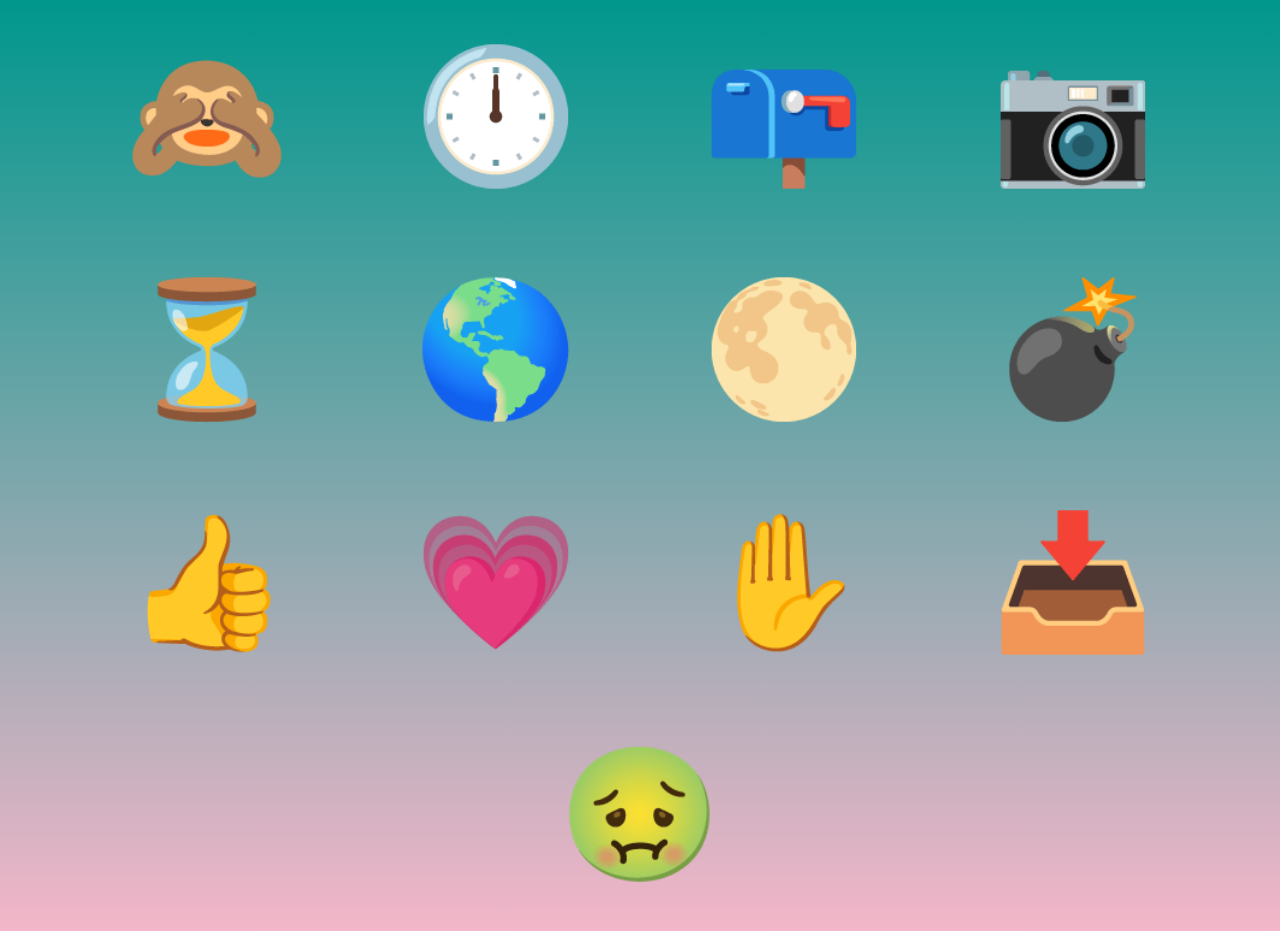
==== index.html @ b037411c ":+1:  Created index file!" ====
<!DOCTYPE html>
<html lang="en">

<head>
    <meta charset="UTF-8">
    <meta name="viewport" content="width=device-width, initial-scale=1.0">
    <meta http-equiv="X-UA-Compatible" content="ie=edge">
    <title>Moving Mojis 🙈</title>
    <link rel="stylesheet" href="movingmojis.css">
</head>

<body>
    <div class="content"></div>
    <span class="emoji monkey" role="img" aria-label="monkey"></span>
    <span class="emoji clock" role="img" aria-label="clock"></span>
    <span class="emoji mailbox" role="img" aria-label="mailbox"></span>
    <span class="emoji camera" role="img" aria-label="camera flash"></span>
    <span class="emoji hourglass" role="img" aria-label="hourglass"></span>
    <span class="emoji earth" role="img" aria-label="earth rotating"></span>
    <span class="emoji moon" role="img" aria-label="moon phases"></span>
    <span class="emoji bomb" role="img" aria-label="bomb exploding"></span>
    <span class="emoji thumbs" role="img" aria-label="thumps down"></span>
    <span class="emoji hearts" role="img" aria-label="hearts"></span>
    <span class="emoji wave" role="img" aria-label="hand wave"></span>
    <span class="emoji inbox" role="img" aria-label="inbox tray"></span>
    <span class="emoji vomit" role="img" aria-label="face vomiting"></span>

</body>

</html>
---- movingmojis.css ----
/* Resetting of page */
* {
     margin: 0;
     padding: 0;
 }

body {
    display: flex;
    flex-wrap: wrap;
    justify-content: center;
    align-items: center;
    align-content: center;
    min-height: 100vh;
    /* background-color: #853232; */
    background: linear-gradient(#00978d 0%, #f3b6c9 100%) no-repeat 50% 50% / 100%
    100%;
}

.emoji {
    font-size: calc(80px + 4vw);
    min-width: 1.4em;
    margin: 0.3em 0.4em;
    text-align: center;
    /* border-radius: 0.8em; */
    /* border: solid black 2px */
}

.emoji::after {
    animation-timing-function: linear;
    animation-iteration-count: infinite;
}

.clock::after {
    content: '🕛';
    animation-name: clock;
    animation-duration: 1s;
}

.mailbox::after {
    content: '📪';
    animation-name: mailbox;
    animation-duration: 2.5s;
}

.camera::after {
    content: '📷';
    --emoji: '📸';
    animation-name: twoFrames;
    animation-duration: 1.2s;
}

.hourglass::after {
    content: '⏳';
    --emoji: '⌛️';
    animation-name: twoFrames;
    animation-duration: 1.2s;
}

.earth::after {
    content: '🌎';
    --emoji-1: '🌍';
    --emoji-2: '🌏';
    animation-name: threeFrames;
    animation-duration: 1.5s;
}

.moon::after {
    content: '🌕';
    animation-name: moon;
    animation-duration: 1s;
}

.bomb::after {
    content: '💣';
    --emoji: '💥';
    animation-name: twoFrames;
    animation-duration: 2s;
}
.thumbs::after {
    content: '👍';
    --emoji: '👎';
    animation-name: twoFrames;
    animation-duration: 2s;
}

.monkey::after {
    content: '🙈';
    --emoji-1: '🙉';
    --emoji-2: '🙊';
    animation-name: threeFrames;
    animation-duration: 3s;
}

.hearts::after {
    content: '💗';
    animation-name: hearts;
    animation-duration: 3s;
}

.wave::after {
    content: '✋';
    --emoji-1: '👋';
    --emoji-2: '🖐️';
    animation-name: threeFrames;
    animation-duration: 2s;
}

.inbox::after {
    content: '📥';
    --emoji: '📤';
    animation-name: twoFrames;
    animation-duration: 1s;
}

.vomit::after {
    content: '🤢';
    --emoji: '🤮';
    animation-name: twoFrames;
    animation-duration: 1s;
}

@keyframes twoFrames {
    50% {
        content: var(--emoji);
    }
}

@keyframes threeFrames {
    33.333% {
        content: var(--emoji-1);
    }

    66.666% {
        content: var(--emoji-2);
    }
}

@keyframes mailbox {
    25% {
        content: '📫';
    }

    50% {
        content: '📬';
    }

    75% {
        content: '📭';
    }
}

@keyframes hearts {
    16.666% {
        content: '🧡';
    }

    33.333% {
        content: '💛';
    }

    50% {
        content: '💚';
    }

    66.666% {
        content: '💙';
    }

    83.333% {
        content: '💜';
    }
}

@keyframes moon {
    12.5% {
        content: '🌖';
    }

    25% {
        content: '🌗';
    }

    37.5% {
        content: '🌘 ';
    }

    50% {
        content: '🌑';
    }

    62.5% {
        content: '🌒';
    }

    75% {
        content: '🌓';
    }

    87.5% {
        content: '🌔';
    }
}

@keyframes clock {
    8.333% {
        content: '🕐';
    }

    16.666% {
        content: '🕑';
    }

    25% {
        content: '🕒';
    }

    33.333% {
        content: '🕓';
    }

    41.666% {
        content: '🕔';
    }

    50% {
        content: '🕕';
    }

    58.333% {
        content: '🕖';
    }

    66.666% {
        content: '🕗';
    }

    75% {
        content: '🕘';
    }

    83.333% {
        content: '🕙';
    }

    91.666% {
        content: '🕚';
    }
}
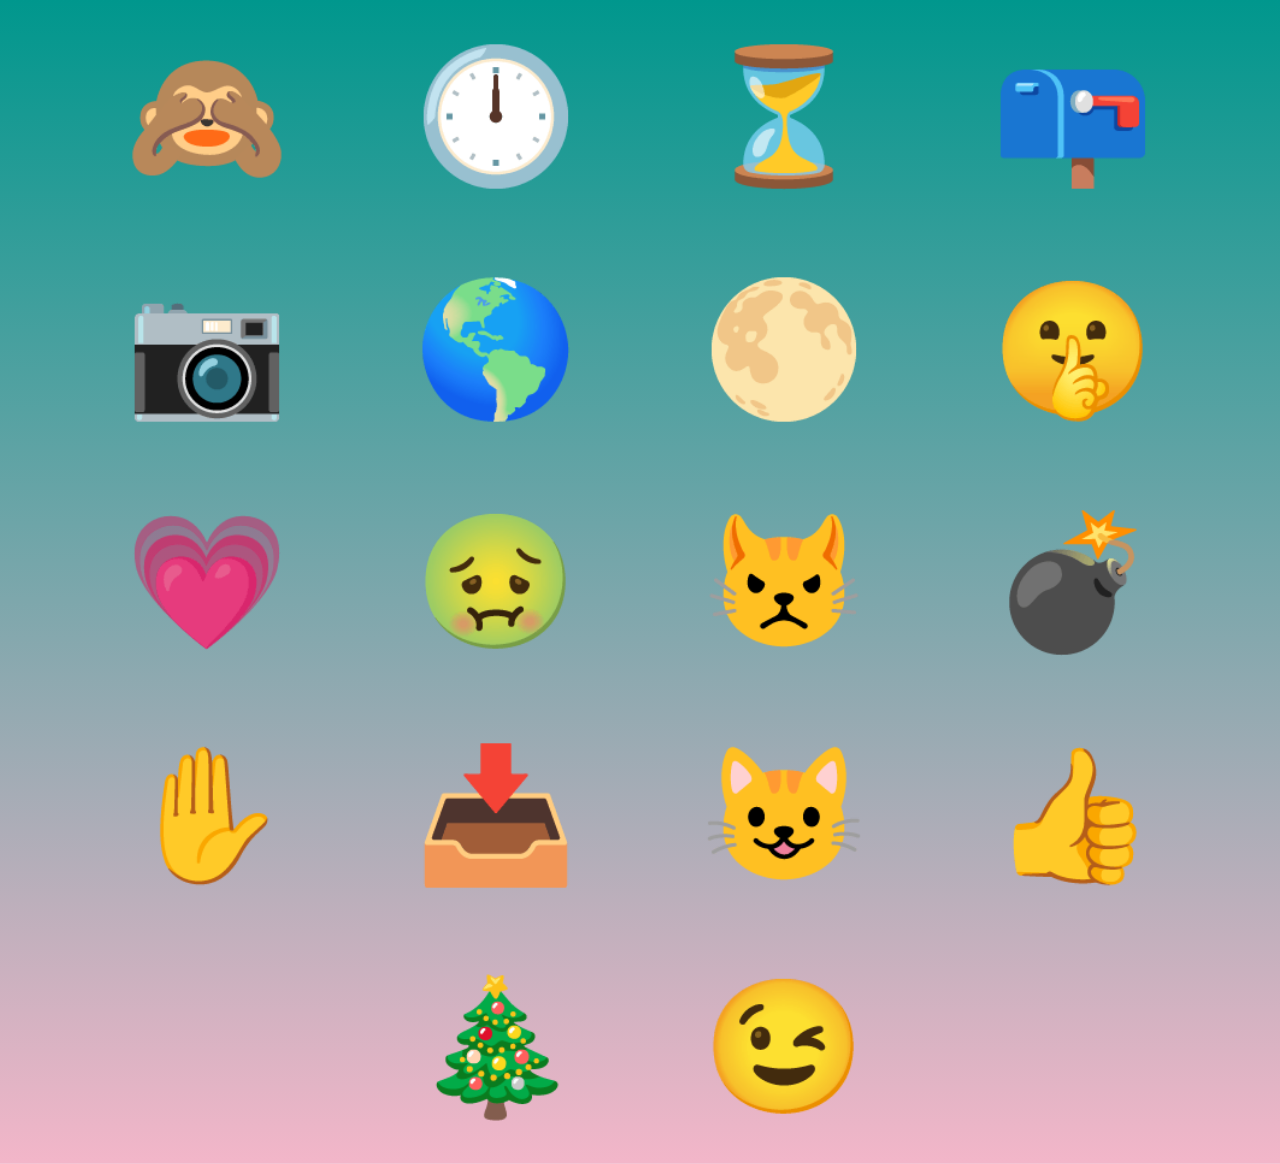
==== commit 0826c46e: ":speak_no_evil: :banana: More Emoji!" ====
--- a/index.html
+++ b/index.html
@@ -13,17 +13,22 @@
     <div class="content"></div>
     <span class="emoji monkey" role="img" aria-label="monkey"></span>
     <span class="emoji clock" role="img" aria-label="clock"></span>
+    <span class="emoji hourglass" role="img" aria-label="hourglass"></span>
     <span class="emoji mailbox" role="img" aria-label="mailbox"></span>
     <span class="emoji camera" role="img" aria-label="camera flash"></span>
-    <span class="emoji hourglass" role="img" aria-label="hourglass"></span>
     <span class="emoji earth" role="img" aria-label="earth rotating"></span>
     <span class="emoji moon" role="img" aria-label="moon phases"></span>
+    <span class="emoji shus" role="img" aria-label="shus"></span>
+    <span class="emoji hearts" role="img" aria-label="hearts"></span>
+    <span class="emoji vomit" role="img" aria-label="face vomiting"></span>
+    <span class="emoji cat2" role="img" aria-label="cat2"></span>
     <span class="emoji bomb" role="img" aria-label="bomb exploding"></span>
-    <span class="emoji thumbs" role="img" aria-label="thumps down"></span>
-    <span class="emoji hearts" role="img" aria-label="hearts"></span>
     <span class="emoji wave" role="img" aria-label="hand wave"></span>
     <span class="emoji inbox" role="img" aria-label="inbox tray"></span>
-    <span class="emoji vomit" role="img" aria-label="face vomiting"></span>
+    <span class="emoji cat" role="img" aria-label="cat"></span>
+    <span class="emoji thumbs" role="img" aria-label="thumps down"></span>
+    <span class="emoji spruce" role="img" aria-label="miss spruce"></span>
+    <span class="emoji wink" role="img" aria-label="miss wink"></span>
 
 </body>
 
--- a/movingmojis.css
+++ b/movingmojis.css
@@ -1,248 +1,276 @@
 /* Resetting of page */
 * {
-     margin: 0;
-     padding: 0;
- }
+  margin: 0;
+  padding: 0;
+}
 
 body {
-    display: flex;
-    flex-wrap: wrap;
-    justify-content: center;
-    align-items: center;
-    align-content: center;
-    min-height: 100vh;
-    /* background-color: #853232; */
-    background: linear-gradient(#00978d 0%, #f3b6c9 100%) no-repeat 50% 50% / 100%
+  display: flex;
+  flex-wrap: wrap;
+  justify-content: center;
+  align-items: center;
+  align-content: center;
+  min-height: 100vh;
+  background: linear-gradient(#00978d 0%, #f3b6c9 100%) no-repeat 50% 50% / 100%
     100%;
 }
 
 .emoji {
-    font-size: calc(80px + 4vw);
-    min-width: 1.4em;
-    margin: 0.3em 0.4em;
-    text-align: center;
-    /* border-radius: 0.8em; */
-    /* border: solid black 2px */
+  font-size: calc(80px + 4vw);
+  min-width: 1.4em;
+  margin: 0.3em 0.4em;
+  text-align: center;
+  /* border: solid black 2px */
 }
 
 .emoji::after {
-    animation-timing-function: linear;
-    animation-iteration-count: infinite;
+  animation-timing-function: linear;
+  animation-iteration-count: infinite;
 }
 
 .clock::after {
-    content: '🕛';
-    animation-name: clock;
-    animation-duration: 1s;
+  content: "🕛";
+  animation-name: clock;
+  animation-duration: 10s;
 }
 
 .mailbox::after {
-    content: '📪';
-    animation-name: mailbox;
-    animation-duration: 2.5s;
+  content: "📪";
+  animation-name: mailbox;
+  animation-duration: 2.5s;
 }
 
 .camera::after {
-    content: '📷';
-    --emoji: '📸';
-    animation-name: twoFrames;
-    animation-duration: 1.2s;
+  content: "📷";
+  --emoji: "📸";
+  animation-name: twoFrames;
+  animation-duration: 1.2s;
 }
 
 .hourglass::after {
-    content: '⏳';
-    --emoji: '⌛️';
-    animation-name: twoFrames;
-    animation-duration: 1.2s;
+  content: "⏳";
+  --emoji: "⌛️";
+  animation-name: twoFrames;
+  animation-duration: 1.2s;
 }
 
 .earth::after {
-    content: '🌎';
-    --emoji-1: '🌍';
-    --emoji-2: '🌏';
-    animation-name: threeFrames;
-    animation-duration: 1.5s;
+  content: "🌎";
+  --emoji-1: "🌍";
+  --emoji-2: "🌏";
+  animation-name: threeFrames;
+  animation-duration: 1.5s;
 }
 
 .moon::after {
-    content: '🌕';
-    animation-name: moon;
-    animation-duration: 1s;
+  content: "🌕";
+  animation-name: moon;
+  animation-duration: 1s;
 }
 
 .bomb::after {
-    content: '💣';
-    --emoji: '💥';
-    animation-name: twoFrames;
-    animation-duration: 2s;
+  content: "💣";
+  --emoji: "💥";
+  animation-name: twoFrames;
+  animation-duration: 3s;
 }
 .thumbs::after {
-    content: '👍';
-    --emoji: '👎';
-    animation-name: twoFrames;
-    animation-duration: 2s;
+  content: "👍";
+  --emoji: "👎";
+  animation-name: twoFrames;
+  animation-duration: 4s;
+}
+.cat2::after {
+  content: "😾";
+  --emoji: "😼";
+  animation-name: twoFrames;
+  animation-duration: 1s;
+}
+.shus::after {
+  content: "🤫";
+  --emoji: "🤭";
+  animation-name: twoFrames;
+  animation-duration: 2.2s;
+}
+.wink::after {
+  content: "😉";
+  --emoji: "🙂";
+  animation-name: twoFrames;
+  animation-duration: 1s;
+}
+.spruce::after {
+  content: "🎄";
+  --emoji: "🌲";
+  animation-name: twoFrames;
+  animation-duration: 3s;
 }
 
 .monkey::after {
-    content: '🙈';
-    --emoji-1: '🙉';
-    --emoji-2: '🙊';
-    animation-name: threeFrames;
-    animation-duration: 3s;
+  content: "🙈";
+  --emoji-1: "🙉";
+  --emoji-2: "🙊";
+  animation-name: threeFrames;
+  animation-duration: 3s;
+}
+.cat::after {
+  content: "😺";
+  --emoji-1: "😸";
+  --emoji-2: "😹";
+  animation-name: threeFrames;
+  animation-duration: 1s;
 }
 
 .hearts::after {
-    content: '💗';
-    animation-name: hearts;
-    animation-duration: 3s;
+  content: "💗";
+  animation-name: hearts;
+  animation-duration: 3s;
 }
 
 .wave::after {
-    content: '✋';
-    --emoji-1: '👋';
-    --emoji-2: '🖐️';
-    animation-name: threeFrames;
-    animation-duration: 2s;
+  content: "✋";
+  --emoji: "️👋️";
+  animation-name: twoFrames;
+  animation-duration: 1.5s;
 }
 
 .inbox::after {
-    content: '📥';
-    --emoji: '📤';
-    animation-name: twoFrames;
-    animation-duration: 1s;
+  content: "📥";
+  --emoji: "📤";
+  animation-name: twoFrames;
+  animation-duration: 3s;
 }
 
 .vomit::after {
-    content: '🤢';
-    --emoji: '🤮';
-    animation-name: twoFrames;
-    animation-duration: 1s;
+  content: "🤢";
+  --emoji: "🤮";
+  animation-name: twoFrames;
+  animation-duration: 1s;
 }
 
 @keyframes twoFrames {
-    50% {
-        content: var(--emoji);
-    }
+  50% {
+    content: var(--emoji);
+  }
 }
 
 @keyframes threeFrames {
-    33.333% {
-        content: var(--emoji-1);
-    }
-
-    66.666% {
-        content: var(--emoji-2);
-    }
+  33.333% {
+    content: var(--emoji-1);
+  }
+
+  66.666% {
+    content: var(--emoji-2);
+  }
 }
 
 @keyframes mailbox {
-    25% {
-        content: '📫';
-    }
-
-    50% {
-        content: '📬';
-    }
-
-    75% {
-        content: '📭';
-    }
+  25% {
+    content: "📫";
+  }
+
+  50% {
+    content: "📬";
+  }
+
+  75% {
+    content: "📭";
+  }
 }
 
 @keyframes hearts {
-    16.666% {
-        content: '🧡';
-    }
-
-    33.333% {
-        content: '💛';
-    }
-
-    50% {
-        content: '💚';
-    }
-
-    66.666% {
-        content: '💙';
-    }
-
-    83.333% {
-        content: '💜';
-    }
+  16.666% {
+    content: "🧡";
+  }
+
+  33.333% {
+    content: "💛";
+  }
+
+  50% {
+    content: "💚";
+  }
+
+  66.666% {
+    content: "💙";
+  }
+
+  83.333% {
+    content: "💜";
+  }
 }
 
 @keyframes moon {
-    12.5% {
-        content: '🌖';
-    }
-
-    25% {
-        content: '🌗';
-    }
-
-    37.5% {
-        content: '🌘 ';
-    }
-
-    50% {
-        content: '🌑';
-    }
-
-    62.5% {
-        content: '🌒';
-    }
-
-    75% {
-        content: '🌓';
-    }
-
-    87.5% {
-        content: '🌔';
-    }
+  12.5% {
+    content: "🌖";
+  }
+
+  25% {
+    content: "🌗";
+  }
+
+  37.5% {
+    content: "🌘 ";
+  }
+
+  50% {
+    content: "🌑";
+  }
+
+  62.5% {
+    content: "🌒";
+  }
+
+  75% {
+    content: "🌓";
+  }
+
+  87.5% {
+    content: "🌔";
+  }
 }
 
 @keyframes clock {
-    8.333% {
-        content: '🕐';
-    }
-
-    16.666% {
-        content: '🕑';
-    }
-
-    25% {
-        content: '🕒';
-    }
-
-    33.333% {
-        content: '🕓';
-    }
-
-    41.666% {
-        content: '🕔';
-    }
-
-    50% {
-        content: '🕕';
-    }
-
-    58.333% {
-        content: '🕖';
-    }
-
-    66.666% {
-        content: '🕗';
-    }
-
-    75% {
-        content: '🕘';
-    }
-
-    83.333% {
-        content: '🕙';
-    }
-
-    91.666% {
-        content: '🕚';
-    }
-}
+  8.333% {
+    content: "🕐";
+  }
+
+  16.666% {
+    content: "🕑";
+  }
+
+  25% {
+    content: "🕒";
+  }
+
+  33.333% {
+    content: "🕓";
+  }
+
+  41.666% {
+    content: "🕔";
+  }
+
+  50% {
+    content: "🕕";
+  }
+
+  58.333% {
+    content: "🕖";
+  }
+
+  66.666% {
+    content: "🕗";
+  }
+
+  75% {
+    content: "🕘";
+  }
+
+  83.333% {
+    content: "🕙";
+  }
+
+  91.666% {
+    content: "🕚";
+  }
+}
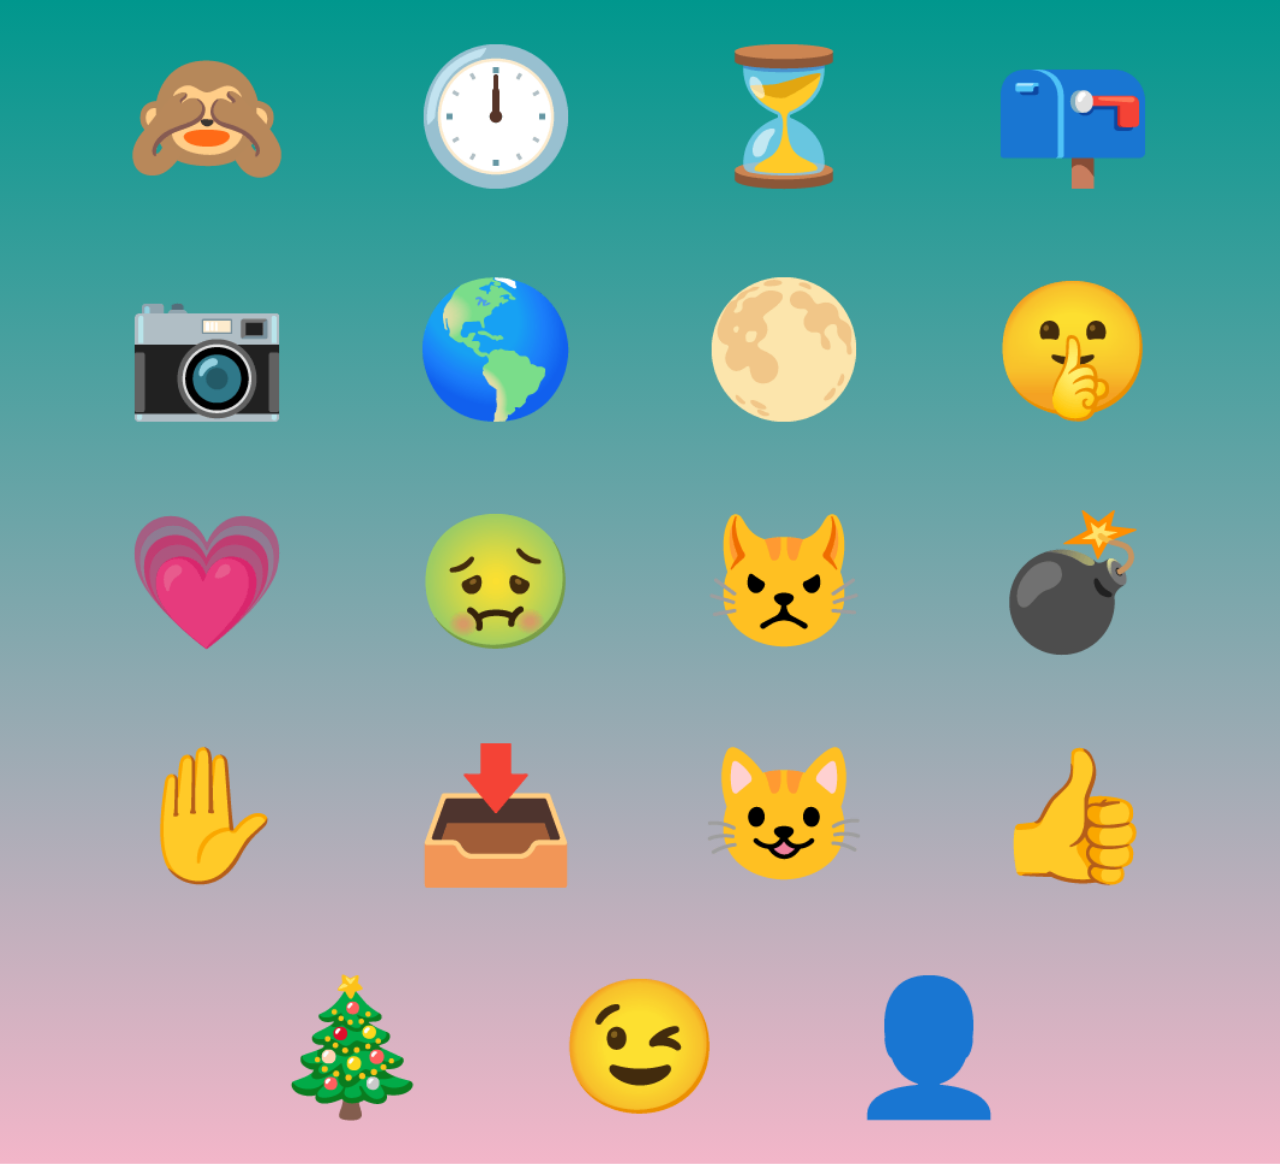
==== commit f5df8b15: "👤" ====
--- a/index.html
+++ b/index.html
@@ -29,6 +29,7 @@
     <span class="emoji thumbs" role="img" aria-label="thumps down"></span>
     <span class="emoji spruce" role="img" aria-label="miss spruce"></span>
     <span class="emoji wink" role="img" aria-label="miss wink"></span>
+    <span class="emoji shadow" role="img" aria-label="shadow"></span>
 
 </body>
 
--- a/movingmojis.css
+++ b/movingmojis.css
@@ -147,6 +147,13 @@
   animation-duration: 1s;
 }
 
+.shadow::after {
+  content: '👤';
+  --emoji: '👥';
+  animation-name: twoFrames;
+  animation-duration: 2s;
+}
+
 @keyframes twoFrames {
   50% {
     content: var(--emoji);
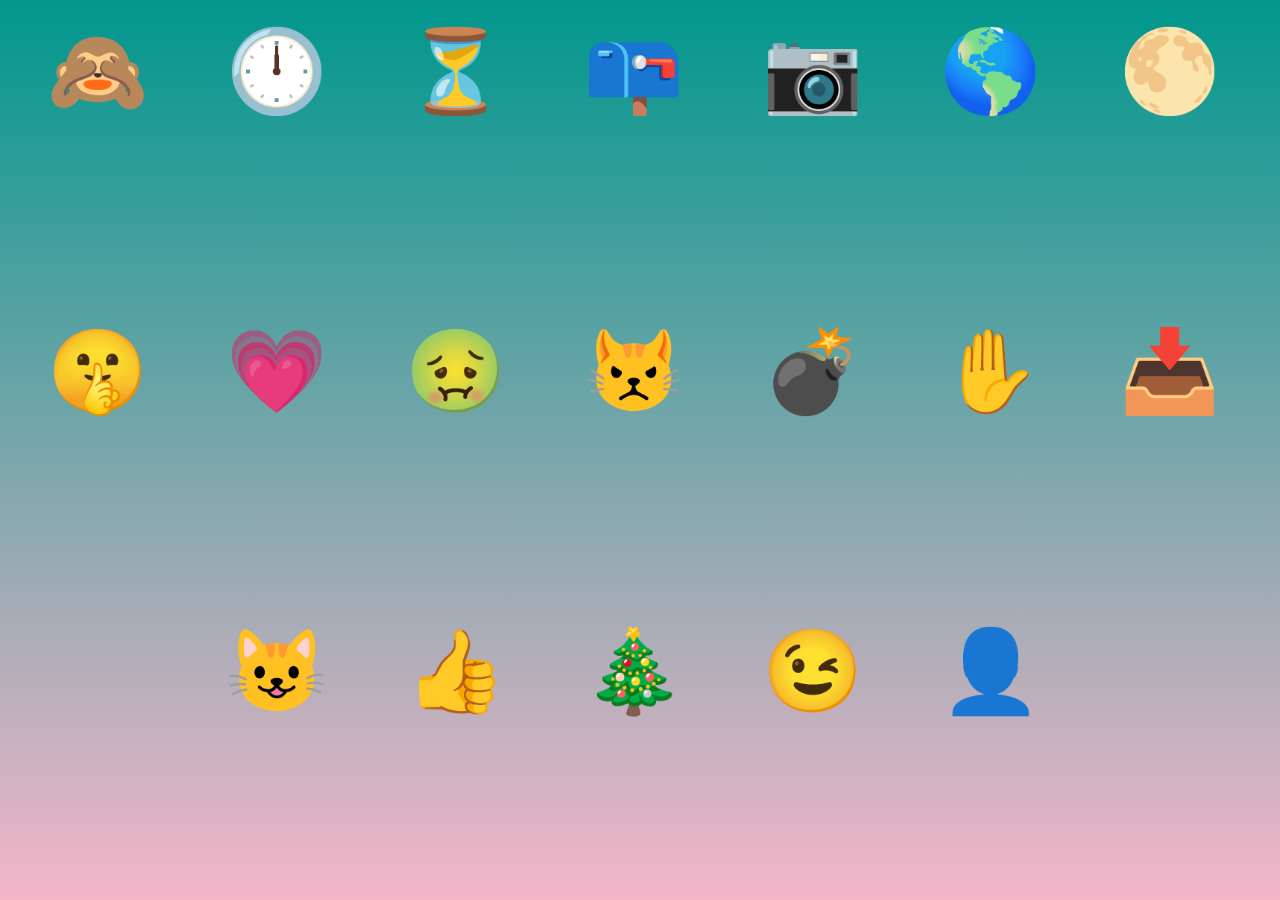
==== commit 34485345: ":godmode:  Trying new size setting" ====
--- a/index.html
+++ b/index.html
@@ -30,7 +30,6 @@
     <span class="emoji spruce" role="img" aria-label="miss spruce"></span>
     <span class="emoji wink" role="img" aria-label="miss wink"></span>
     <span class="emoji shadow" role="img" aria-label="shadow"></span>
-
 </body>
 
 </html>--- a/movingmojis.css
+++ b/movingmojis.css
@@ -8,18 +8,19 @@
   display: flex;
   flex-wrap: wrap;
   justify-content: center;
-  align-items: center;
-  align-content: center;
+  /* align-items: center; */
+  /* align-content: center; */
   min-height: 100vh;
   background: linear-gradient(#00978d 0%, #f3b6c9 100%) no-repeat 50% 50% / 100%
     100%;
 }
 
 .emoji {
-  font-size: calc(80px + 4vw);
+  font-size: calc(30px + 4vw);
   min-width: 1.4em;
+  margin: 20px 15px;
   margin: 0.3em 0.4em;
-  text-align: center;
+  /* text-align: center; */
   /* border: solid black 2px */
 }
 
@@ -148,8 +149,8 @@
 }
 
 .shadow::after {
-  content: '👤';
-  --emoji: '👥';
+  content: "👤";
+  --emoji: "👥";
   animation-name: twoFrames;
   animation-duration: 2s;
 }
